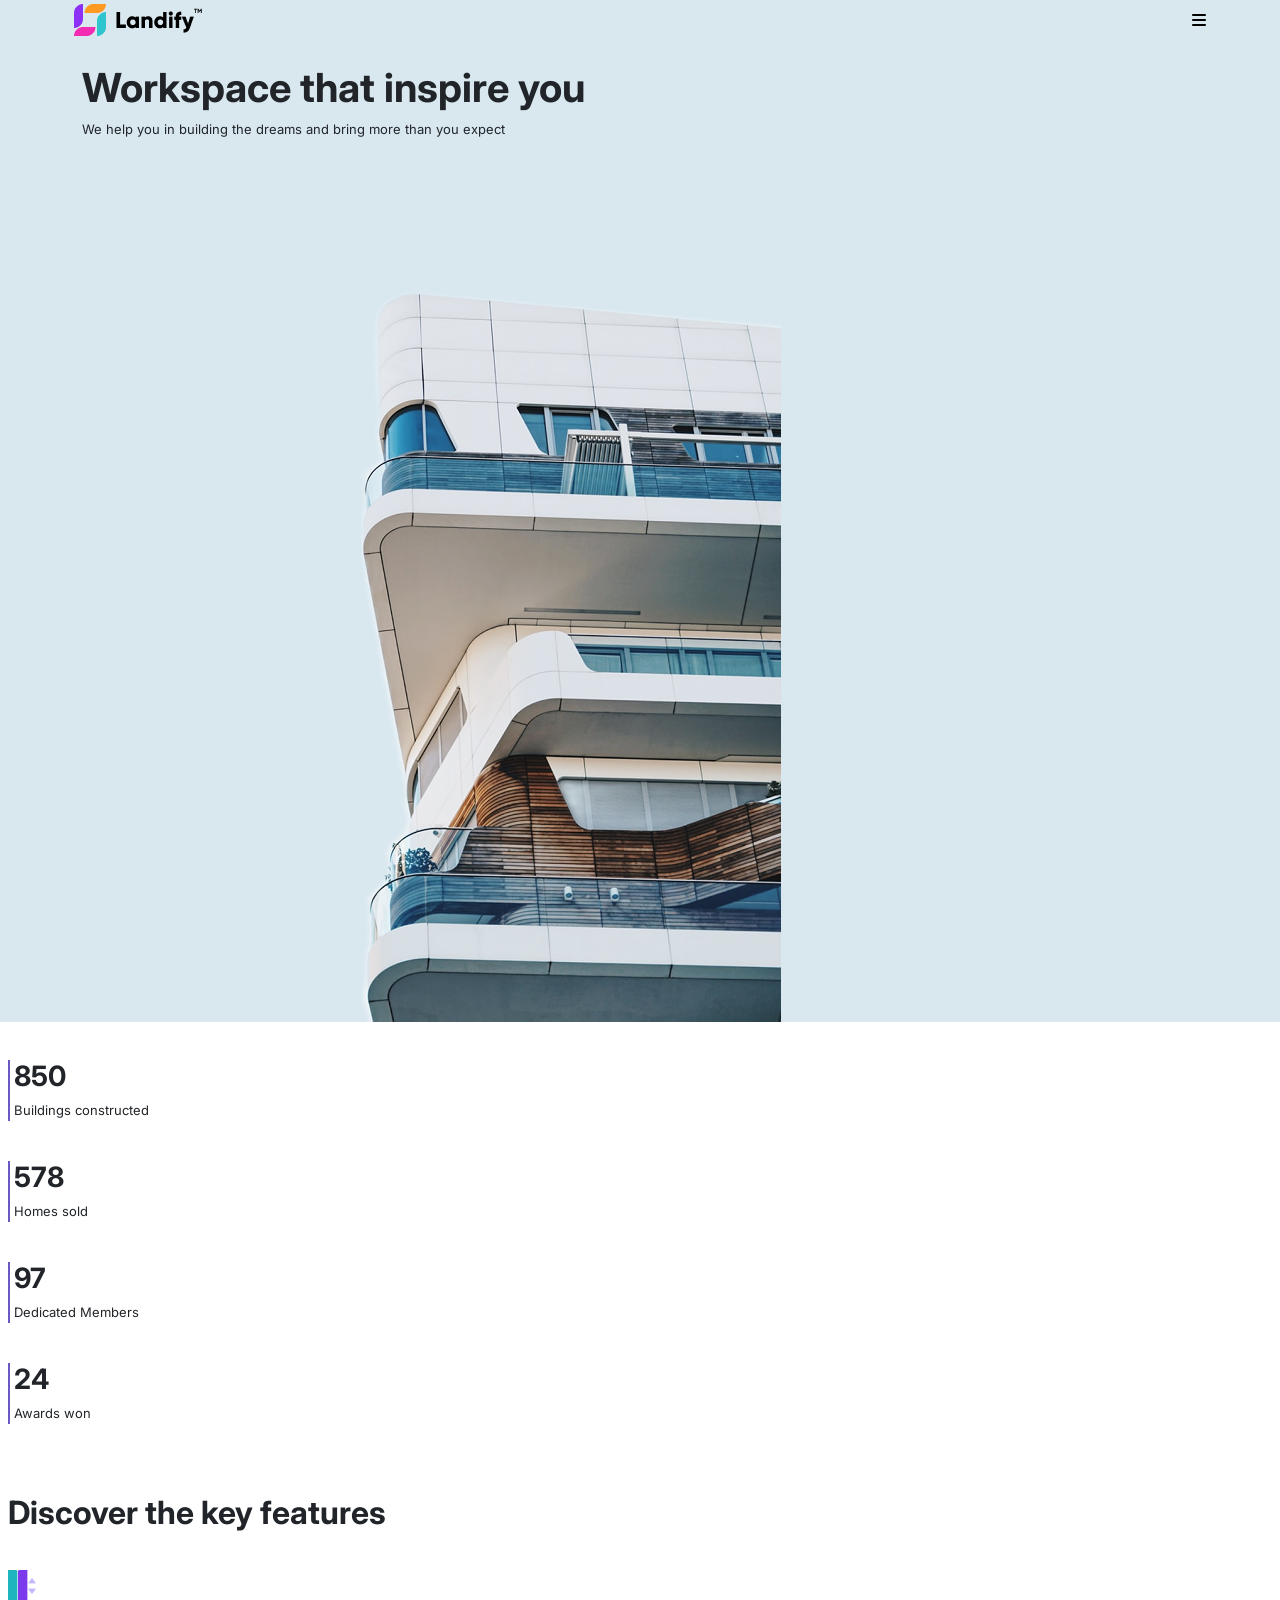
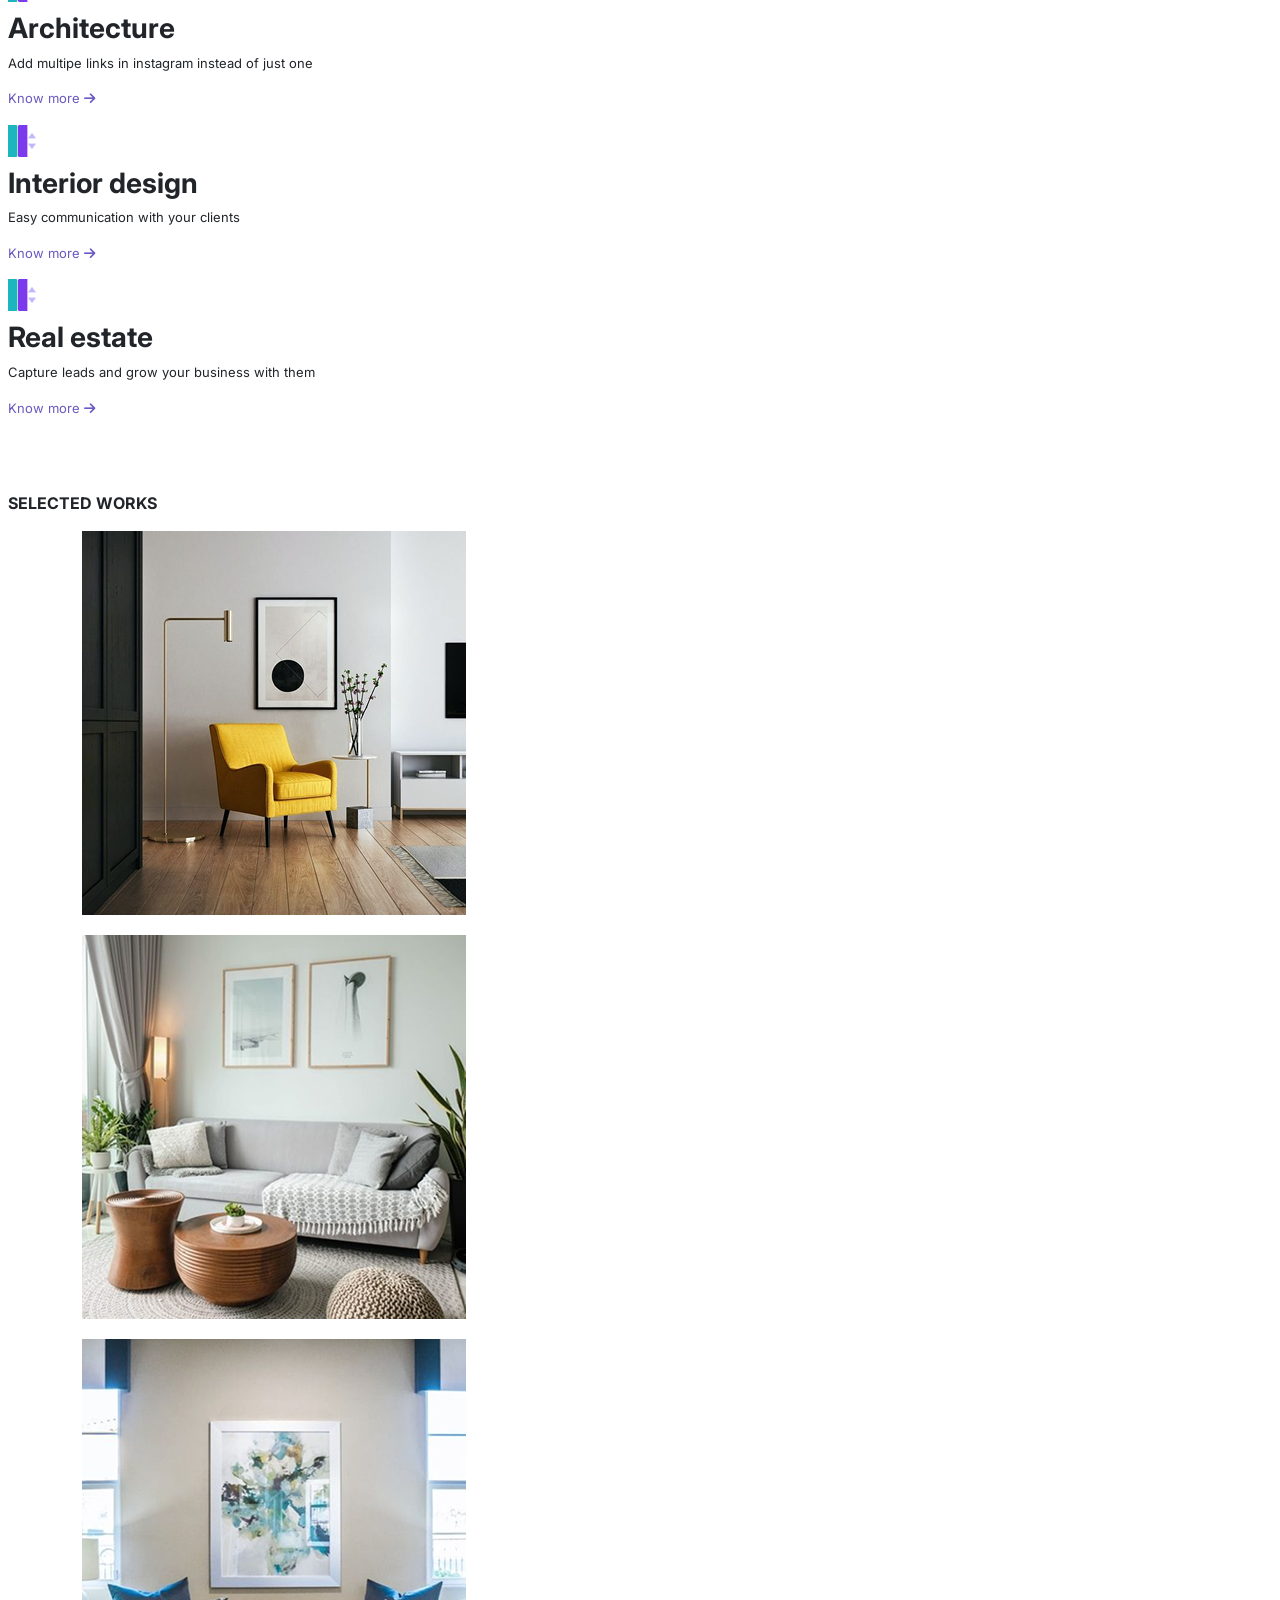
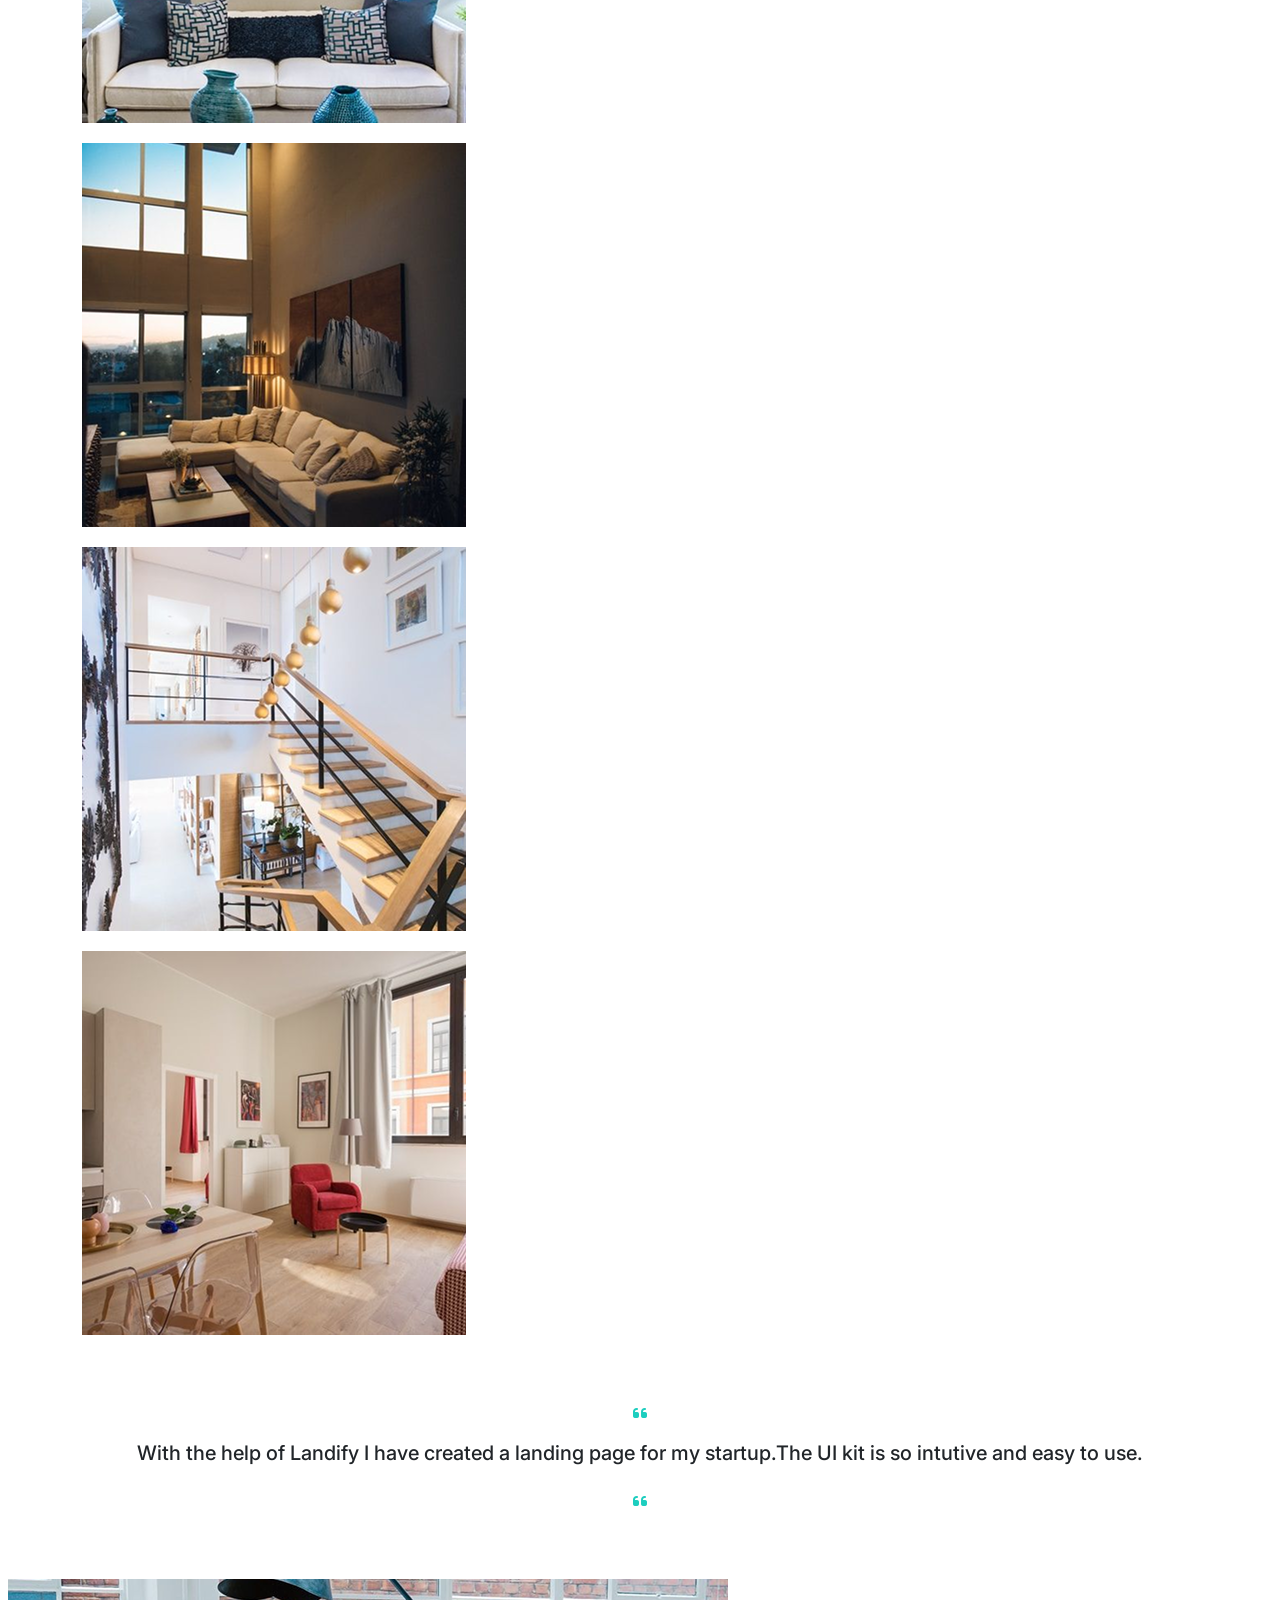
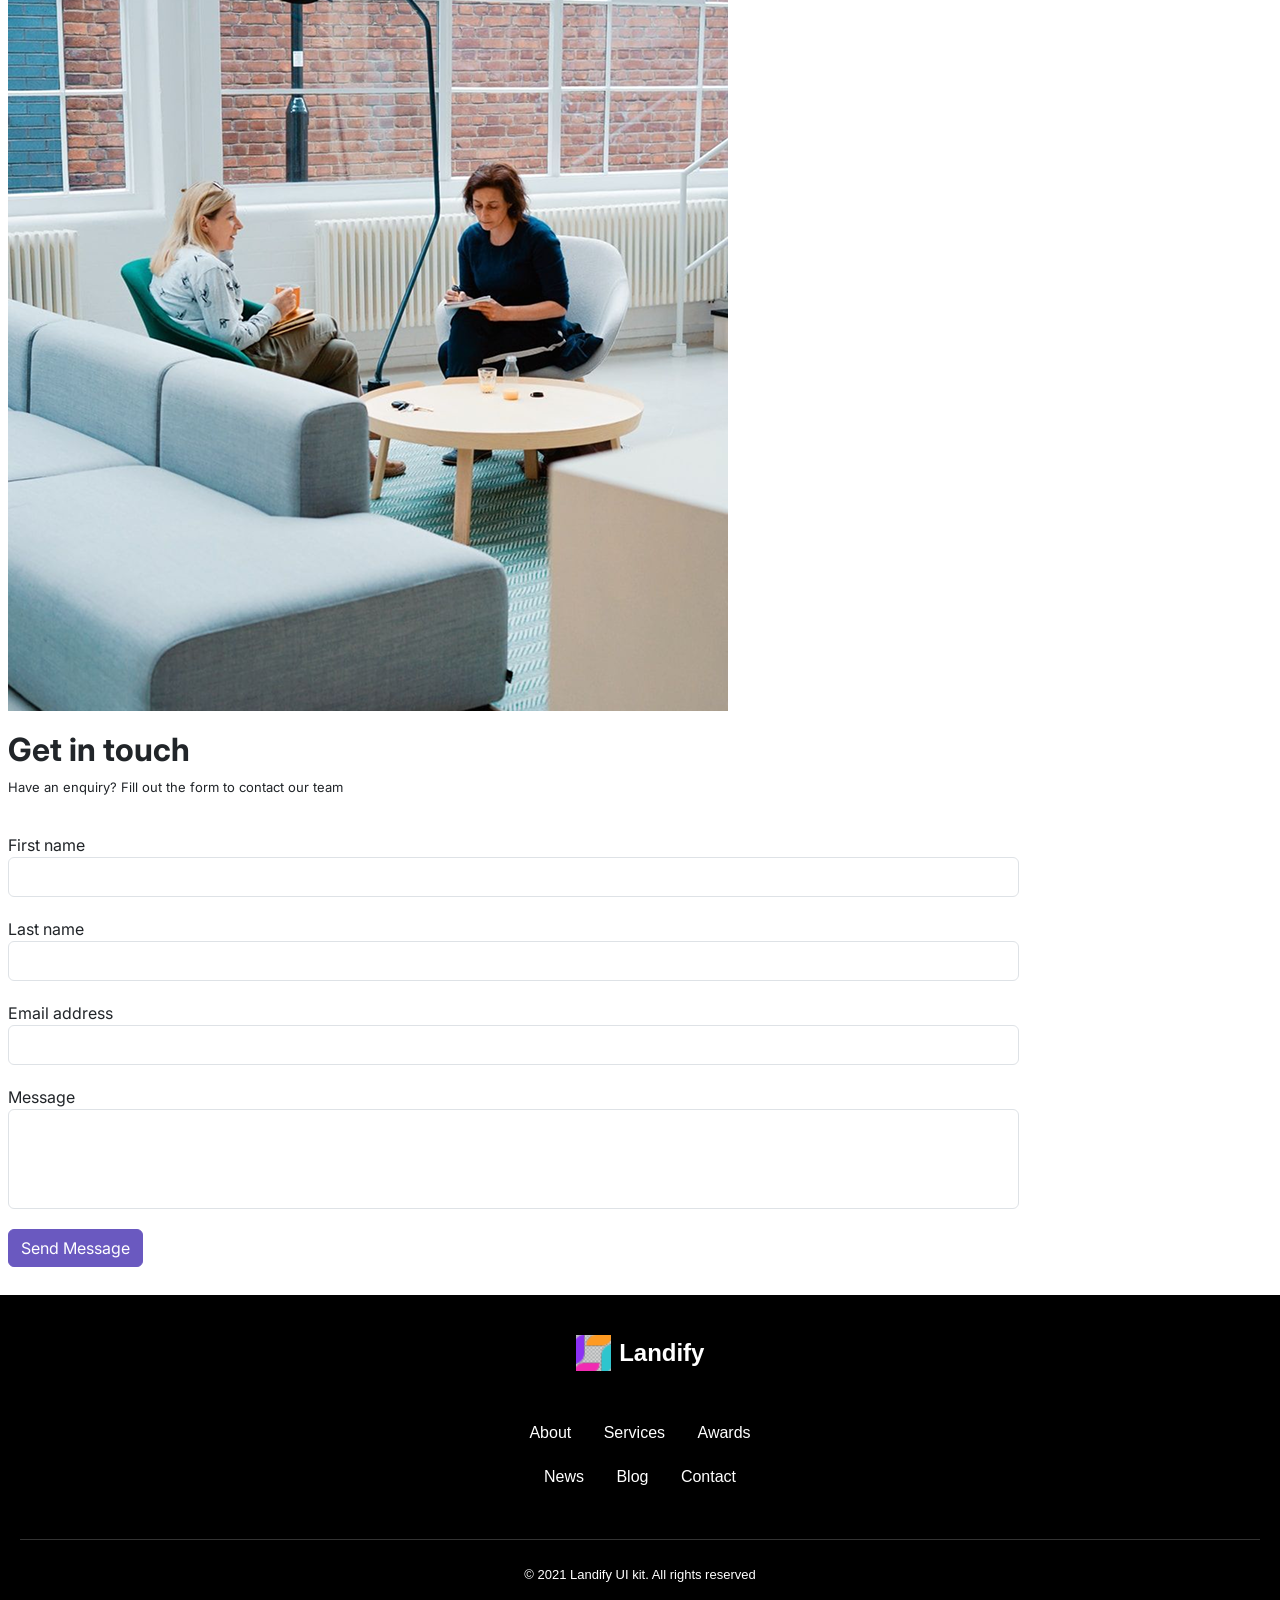
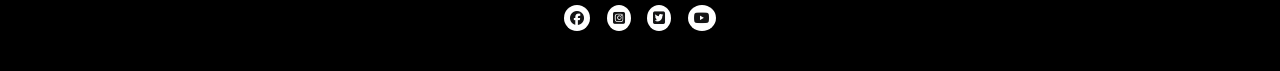
==== index.html @ 77f7a16d "Rename html/index.html to index.html" ====
<!DOCTYPE html>
<html lang="en">
<head>
    <meta charset="UTF-8">
    <meta name="viewport" content="width=device-width, initial-scale=1.0">
    <link rel="stylesheet" href="https://cdnjs.cloudflare.com/ajax/libs/font-awesome/6.7.2/css/all.min.css">
    <title>Landing page</title>
    <link rel="StyleSheet" href="../css/bootstrap.min.css">
    <link rel="StyleSheet" href="../css/main.css">
   <link rel="preconnect" href="https://fonts.googleapis.com">
   <link rel="preconnect" href="https://fonts.gstatic.com" crossorigin>
    
   <link href="https://fonts.googleapis.com/css2?family=Inter:wght@400;500;600&display=swap" rel="stylesheet">
</head>
<body>
    <header >
        <div class="container d-flex justify-content-between p-1 ">
         <img src="../assets/Logo.png" alt="logo">
         <button class="header_button"> <i class="fa-solid fa-bars"></i></button>
        </div>
    </header>
    <div class="hero ">
        <div class="container">
            <div class="row">
                <div class="col-12">
                   <div class="row pt-4">
                     <h1 class=" bold col-9" >Workspace that inspire you</h1>
                   </div>
                   <div class="row">
                      <p class=" small col-10">We help you in building the dreams and bring more than you expect</p>
            
                   </div>
               </div>
              <div class="  row col-12 d-flex justify-content-end" >
                <div class="hero_img col-9 ">
                    <img src="../assets/BG.png" alt="house_img" class="img-fluid ">
                </div>
             </div>
          </div>
        </div>
    </div>
    <section class="main_content p-2">
        <div class="acheivements ">
            <div class="acheive ps-1 ">
                <h3 class="bold">850</h3>
                <p class="small">Buildings constructed</p>
                
            </div>
            <div class="acheive ps-1">
              <h3 class="bold">578</h3>
              <p class="small">Homes sold</p>
            </div>
            <div class="acheive  ps-1">
              <h3 class="bold">97</h3>
              <p class="small">Dedicated Members</p>
            </div>
            <div class="acheive ps-1 ">
              <h3 class="bold">24</h3>
             <p class="small">Awards won</p>
            </div>
        </div>
        <div class="features">
          <div class="features_heading row ">
            <h2 class="bold col-10   ">Discover the key features</h2>
          </div>
          <div class="keys ">
            <div class="key1">
                <div class="vect"><img src="../assets/Vector.png"><img src="../assets/Vector (2).png"><img src="../assets/Vector (3).png"> </div>
              <h3 class="bold">Architecture</h3>
              <div class="row">
                 <p class="small col-9">Add multipe links in instagram instead of just one</p>
              </div>
              <p class="small" id="info"> Know more <i class="fa-solid fa-arrow-right" style="color: rgb(106, 89, 192);"></i></p>
            </div>
            <div class="key2">
                <div class="vect"><img src="../assets/Vector.png"><img src="../assets/Vector (2).png"><img src="../assets/Vector (3).png"> </div>
              <h3 class="bold">Interior design</h3>
              <p class="small">Easy communication with your clients</p>
              <p class="small" id="info"> Know more <i class="fa-solid fa-arrow-right" style="color: rgb(106, 89, 192);"></i></p>
            </div>
            <div class="key3">
                <div class="vect"><img src="../assets/Vector.png"><img src="../assets/Vector (2).png"><img src="../assets/Vector (3).png"> </div>
              <h3 class="bold">Real estate </h3>
             <div class="row">
                  <p class="small col-10">Capture leads and grow your business with them</p>
             </div>
              <p class="small" id="info"> Know more <i class="fa-solid fa-arrow-right" style="color: rgb(106, 89, 192);"></i></p>
            </div>
          </div>
        </div>
        <div class="works">
            <h6 class="bold" id="small_heading">SELECTED WORKS</h6>
            <div class="container">
                <div class="row">
                    <div class="img col-12">
                     <img src="../assets/Project Cover 1.png" class="img-fluid">
                   </div>
                  <div class="img  col-12">
                     <img src="../assets/Project Cover 2.png" class="img-fluid">
                  </div>
                  <div class="img  col-12">
                     <img src="../assets/Project Cover 3.png" class="img-fluid">
                  </div>
                  <div class="img col-12">
                     <img src="../assets/Project Cover 4.png" class="img-fluid">
                  </div>
                  <div class="img  col-12">
                     <img src="../assets/Project Cover 5.png" class="img-fluid">
                 </div>
                 <div class="img  col-12">
                   <img src="../assets/Project Cover 6.png" class="img-fluid"> 
                 </div>
                </div>
            </div>
        </div>
        <div class="reviews">
            
            <div class="reviews_text ">
                <div class="icon  d-flex justify-content-center align-items-center">
                   <i class="fa-solid fa-quote-left" style="color: rgb(29, 206, 191);"></i>
                </div>
                
                <h5 class="text-center">
                    With the help of Landify I have created a landing page for my startup.The UI kit is so intutive and easy to use.
                </h5>
                <div class="icon  d-flex justify-content-center align-items-center">
                   <i class="fa-solid fa-quote-left" style="color: rgb(29, 206, 191);"></i>
                </div>
                

            </div>
           
        </div>
        <div class="contact">
            <div class="img " id="contact_img">
                <img src="../assets/image.png" class="img-fluid">
            </div>
            <div class=" contact_form">
              <h2 class="bold"> Get in touch</h2>
              <div class="conatact_text row">
                <p class="small col-10">Have an enquiry? Fill out the form to contact our team </p>
              </div>
              <div class="form">
                <div class="name">
                    <div class="contact_input">
                       <label for="f_name">First name</label>
                       <div class="f_name_input"><input name="f_name" id="f_name" class="form-control"></div>
                    </div>
                    <div class="contact_input">
                        <label for="s_name"> Last name</label>
                       <div class="s_name_input"><input name="s_name" id="s_name" class="form-control"></div>
                    </div>
                </div>
                <div class="contact_input">
                    <label for="email"> Email address</label>
                    <div class="email_input"><input name="email" id="email" class="form-control"></div>
                </div>
                <div class="contact_input">
                   <label for="message"> Message</label>
                  <div class="msg_input"><input name="message" id="message" class="form-control"></div>
                </div>
                <button class="btn btn-primary " id="send_btn">Send Message </button>
              </div>
            </div>
        </div>
        
    </section>
   <div class="footer">
   <div class="logo">
    <img src="../assets/Screenshot 2026-10-21 043329.png">
    <span>Landify</span>
  </div>

    <div class="footer_content">
        <a href="#">About</a>
        <a href="#">Services</a>
        <a href="#">Awards</a>
        <a href="#">News</a>
        <a href="#">Blog</a>
        <a href="#">Contact</a>
    </div>

    <div class="footer_end">
        <p>&copy; 2021 Landify UI kit. All rights reserved</p>
        <div class="footer_links">
            <i class="fa-brands fa-facebook" style="color: rgb(19, 19, 20);"></i>
            <i class="fa-brands fa-square-instagram" style="color: rgb(19, 19, 20);"></i>
            <i class="fa-brands fa-square-twitter" style="color: rgb(19, 19, 20);"></i>
            <i class="fa-brands fa-youtube" style="color: rgb(19, 19, 20);"></i>
        </div>
    </div>
</div>
    <script src="../js/bootstrap.bundle.js"></script>
</body>
</html>
---- css/main.css ----
*{
    margin:0;
    padding:0
}
body {
  font-family: 'Inter', sans-serif;
   
}
header,.hero{
    background-color: #D9E8EF;
   
}
.header_button{
    background-color: #D9E8EF;
    border: none;
   
}
.hero_tetx>h1{
    font-family: "Inter", sans-serif;
}
.small{
    font-size: small;
}
.med{
    font-size: medium;
}
.bold{
    font-weight: bolder;
}
.acheive{
    border-left: 2px solid rgb(106, 89, 192);
    margin-bottom: 40px !important;
}
#info{
   color: rgb(106, 89, 192);
}

.features_heading{
    
    margin-top: 40px;
    padding-top: 30px;
    margin-bottom: 20px;
    padding-bottom: 10px;
}
.acheivements{
    margin-top: 30px;
}
.vect{
    margin-top: 10px;
    margin-bottom: 10px;
}
.works{
    padding-top: 40px !important;
    
}
#small_heading{
    padding-top: 20px !important;
   
   
}
.img{
    padding-top: 10px;
    padding-bottom: 10px;
}
.reviews{
    margin-top: 40px;
    margin-bottom: 40px;
}
.icon{
    padding-top: 20px;
    padding-bottom: 20px;
}
#contact_img{
   margin-top: 30px !important;
   margin-bottom: 10px !important;
   
}
#send_btn{
    background-color: rgb(106, 89, 192) ;
     border: 1px solid rgb(106, 89, 192);
     margin-top: 20px;
     margin-bottom: 20px;
}
#email,#s_name,#f_name{
    height: 40px;
    width: 80%;
   
}
#message{
    height: 100px;
    width: 80%;
}
.contact_input{
    margin-top: 20px;
   
}
.footer{
    background-color: black;
}
* {
  margin: 0;
  padding: 0;
  box-sizing: border-box;
}

.footer {
  background: #000;
  color: #fff;
  font-family: sans-serif;
  padding: 40px 20px;
  text-align: center;
}

.logo img {
  height: 36px;
}

.footer_content {
  max-width: 260px;
  margin: 40px auto;
}

.footer_content a {
  color: #fff;
  text-decoration: none;
  display: inline-block;
  margin: 10px 14px;
}

.footer_end {
  border-top: 1px solid #333;
  padding-top: 25px;
}

.footer_end p {
  font-size: 13px;
  margin-bottom: 20px;
}

.footer_links i {
  background: #fff;
  border-radius: 50%;
  padding: 6px;
  margin: 0 6px;
  font-size: 14px;
}
.logo {
   
  display: flex;
  justify-content: center;
  align-items: center;
  gap: 8px;
}

.logo span {
  font-size: 24px;
  font-weight: 600;
}
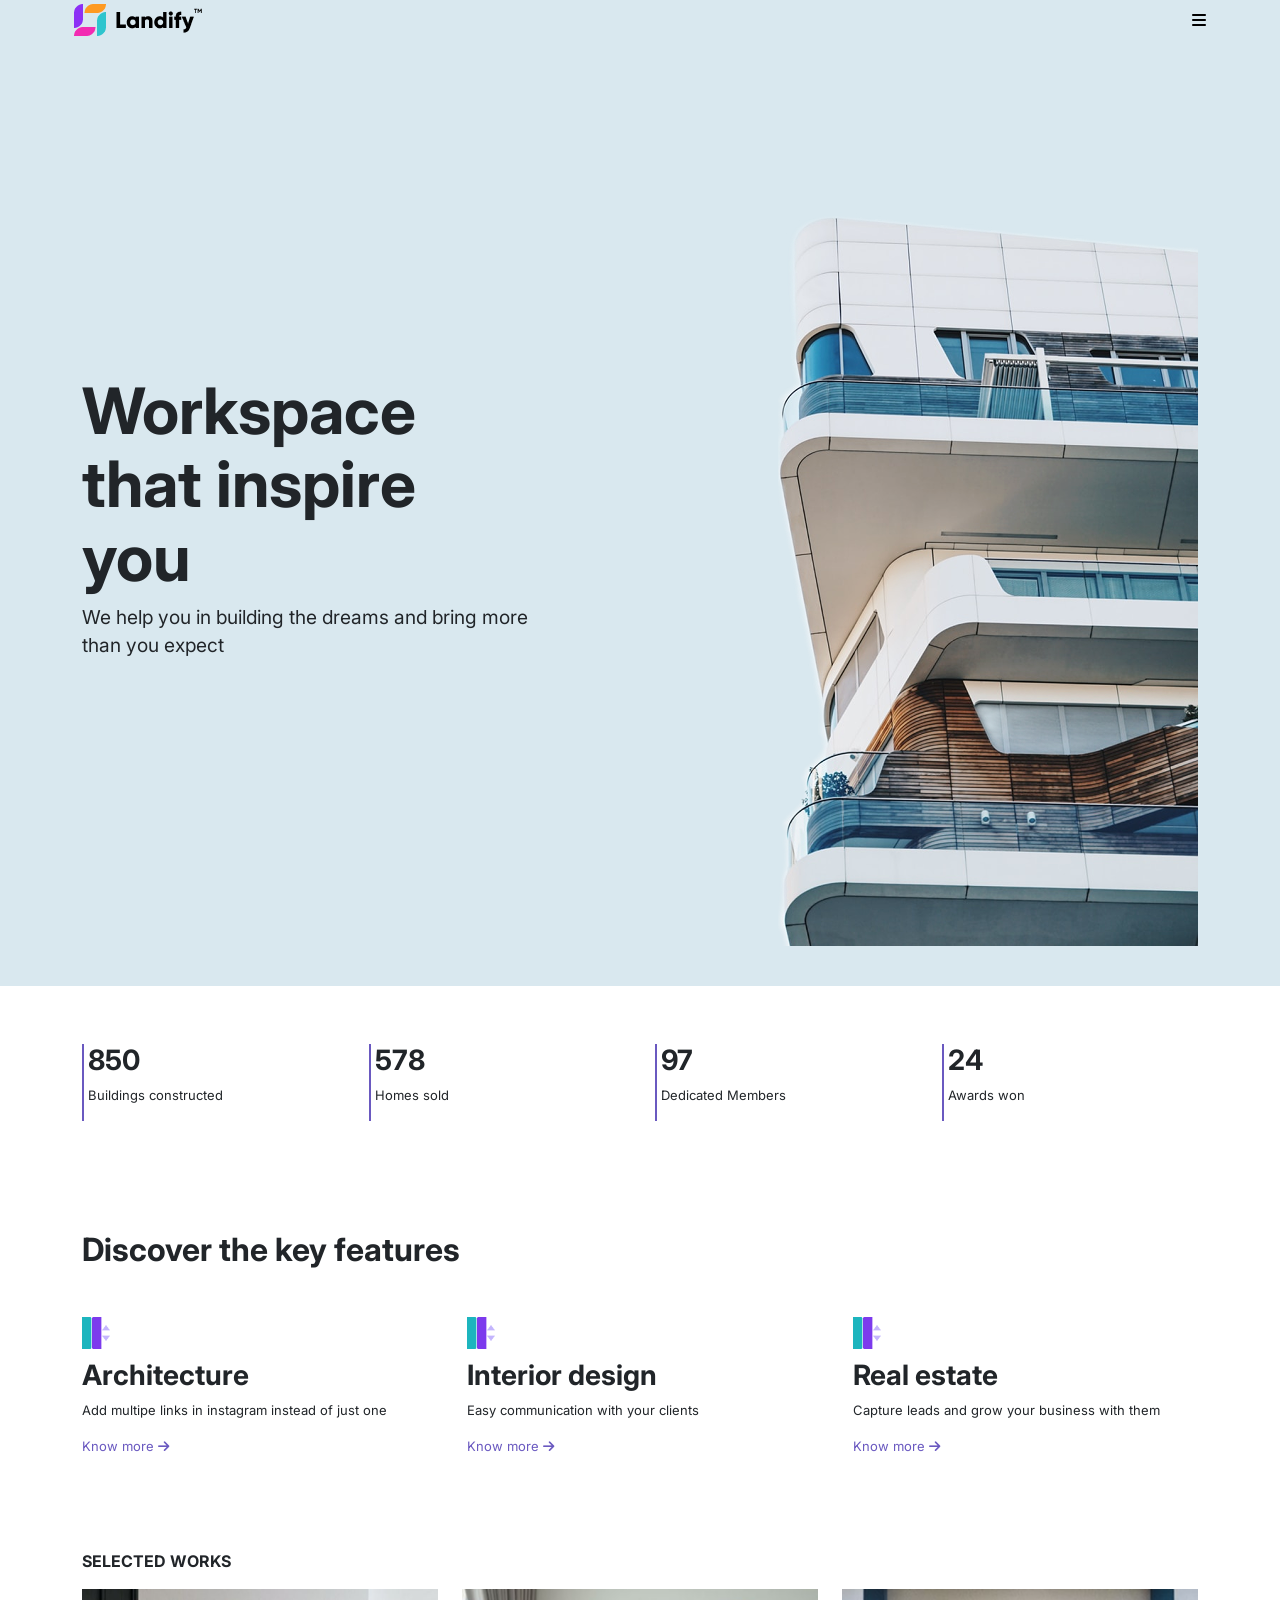
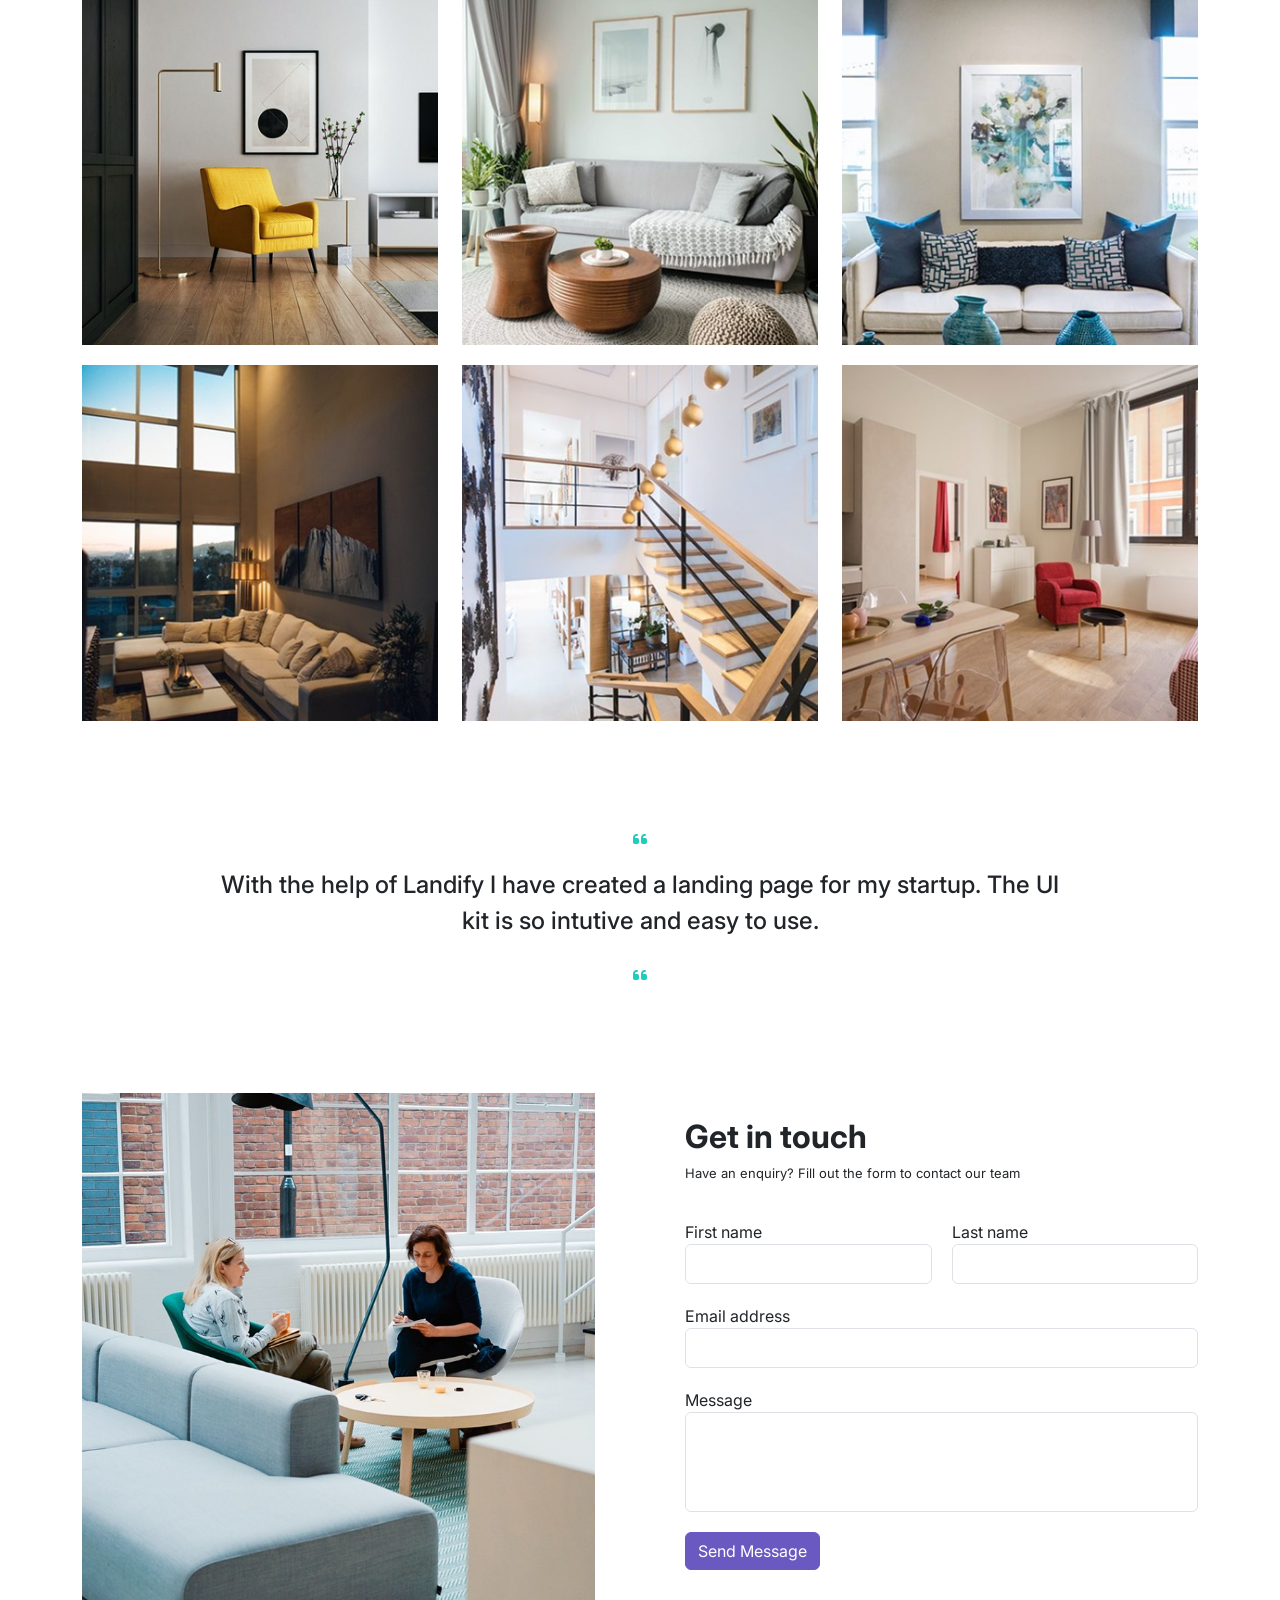
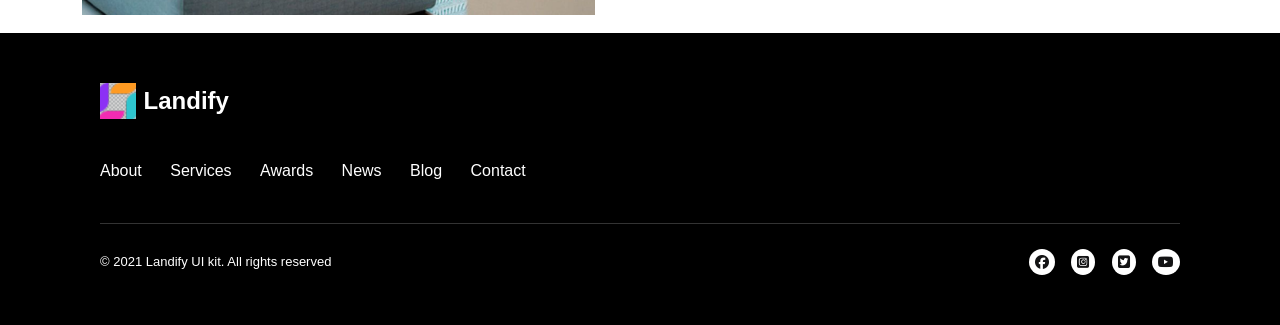
==== commit dfa65ddd: "modified responsive" ====
--- a/index.html
+++ b/index.html
@@ -3,193 +3,166 @@
 <head>
     <meta charset="UTF-8">
     <meta name="viewport" content="width=device-width, initial-scale=1.0">
+    <title>Landing page</title>
     <link rel="stylesheet" href="https://cdnjs.cloudflare.com/ajax/libs/font-awesome/6.7.2/css/all.min.css">
-    <title>Landing page</title>
-    <link rel="StyleSheet" href="../css/bootstrap.min.css">
-    <link rel="StyleSheet" href="../css/main.css">
-   <link rel="preconnect" href="https://fonts.googleapis.com">
-   <link rel="preconnect" href="https://fonts.gstatic.com" crossorigin>
-    
-   <link href="https://fonts.googleapis.com/css2?family=Inter:wght@400;500;600&display=swap" rel="stylesheet">
+    <link rel="stylesheet" href="./css/bootstrap.min.css">
+    <link rel="stylesheet" href="./css/main.css">
+    <link rel="preconnect" href="https://fonts.googleapis.com">
+    <link rel="preconnect" href="https://fonts.gstatic.com" crossorigin>
+    <link href="https://fonts.googleapis.com/css2?family=Inter:wght@400;500;600&display=swap" rel="stylesheet">
 </head>
 <body>
-    <header >
-        <div class="container d-flex justify-content-between p-1 ">
-         <img src="../assets/Logo.png" alt="logo">
-         <button class="header_button"> <i class="fa-solid fa-bars"></i></button>
+    <header>
+        <div class="container d-flex justify-content-between align-items-center p-1">
+            <img src="./assets/Logo.png" alt="Landify logo">
+            <button class="header_button" aria-label="Open menu"><i class="fa-solid fa-bars"></i></button>
         </div>
     </header>
-    <div class="hero ">
+
+    <div class="hero">
         <div class="container">
-            <div class="row">
-                <div class="col-12">
-                   <div class="row pt-4">
-                     <h1 class=" bold col-9" >Workspace that inspire you</h1>
-                   </div>
-                   <div class="row">
-                      <p class=" small col-10">We help you in building the dreams and bring more than you expect</p>
-            
-                   </div>
-               </div>
-              <div class="  row col-12 d-flex justify-content-end" >
-                <div class="hero_img col-9 ">
-                    <img src="../assets/BG.png" alt="house_img" class="img-fluid ">
+            <div class="row align-items-center">
+                <div class="col-12 col-lg-5 hero_text pt-4">
+                    <h1 class="bold">Workspace that inspire you</h1>
+                    <p class="small">We help you in building the dreams and bring more than you expect</p>
                 </div>
-             </div>
-          </div>
-        </div>
-    </div>
-    <section class="main_content p-2">
-        <div class="acheivements ">
-            <div class="acheive ps-1 ">
-                <h3 class="bold">850</h3>
-                <p class="small">Buildings constructed</p>
-                
-            </div>
-            <div class="acheive ps-1">
-              <h3 class="bold">578</h3>
-              <p class="small">Homes sold</p>
-            </div>
-            <div class="acheive  ps-1">
-              <h3 class="bold">97</h3>
-              <p class="small">Dedicated Members</p>
-            </div>
-            <div class="acheive ps-1 ">
-              <h3 class="bold">24</h3>
-             <p class="small">Awards won</p>
-            </div>
-        </div>
-        <div class="features">
-          <div class="features_heading row ">
-            <h2 class="bold col-10   ">Discover the key features</h2>
-          </div>
-          <div class="keys ">
-            <div class="key1">
-                <div class="vect"><img src="../assets/Vector.png"><img src="../assets/Vector (2).png"><img src="../assets/Vector (3).png"> </div>
-              <h3 class="bold">Architecture</h3>
-              <div class="row">
-                 <p class="small col-9">Add multipe links in instagram instead of just one</p>
-              </div>
-              <p class="small" id="info"> Know more <i class="fa-solid fa-arrow-right" style="color: rgb(106, 89, 192);"></i></p>
-            </div>
-            <div class="key2">
-                <div class="vect"><img src="../assets/Vector.png"><img src="../assets/Vector (2).png"><img src="../assets/Vector (3).png"> </div>
-              <h3 class="bold">Interior design</h3>
-              <p class="small">Easy communication with your clients</p>
-              <p class="small" id="info"> Know more <i class="fa-solid fa-arrow-right" style="color: rgb(106, 89, 192);"></i></p>
-            </div>
-            <div class="key3">
-                <div class="vect"><img src="../assets/Vector.png"><img src="../assets/Vector (2).png"><img src="../assets/Vector (3).png"> </div>
-              <h3 class="bold">Real estate </h3>
-             <div class="row">
-                  <p class="small col-10">Capture leads and grow your business with them</p>
-             </div>
-              <p class="small" id="info"> Know more <i class="fa-solid fa-arrow-right" style="color: rgb(106, 89, 192);"></i></p>
-            </div>
-          </div>
-        </div>
-        <div class="works">
-            <h6 class="bold" id="small_heading">SELECTED WORKS</h6>
-            <div class="container">
-                <div class="row">
-                    <div class="img col-12">
-                     <img src="../assets/Project Cover 1.png" class="img-fluid">
-                   </div>
-                  <div class="img  col-12">
-                     <img src="../assets/Project Cover 2.png" class="img-fluid">
-                  </div>
-                  <div class="img  col-12">
-                     <img src="../assets/Project Cover 3.png" class="img-fluid">
-                  </div>
-                  <div class="img col-12">
-                     <img src="../assets/Project Cover 4.png" class="img-fluid">
-                  </div>
-                  <div class="img  col-12">
-                     <img src="../assets/Project Cover 5.png" class="img-fluid">
-                 </div>
-                 <div class="img  col-12">
-                   <img src="../assets/Project Cover 6.png" class="img-fluid"> 
-                 </div>
+                <div class="col-12 col-lg-7 hero_img d-flex justify-content-end">
+                    <img src="./assets/BG.png" alt="House exterior" class="img-fluid">
                 </div>
             </div>
         </div>
-        <div class="reviews">
-            
-            <div class="reviews_text ">
-                <div class="icon  d-flex justify-content-center align-items-center">
-                   <i class="fa-solid fa-quote-left" style="color: rgb(29, 206, 191);"></i>
+    </div>
+
+    <section class="main_content p-2">
+        <div class="container-xl">
+            <div class="acheivements">
+                <div class="acheive ps-1">
+                    <h3 class="bold">850</h3>
+                    <p class="small">Buildings constructed</p>
                 </div>
-                
-                <h5 class="text-center">
-                    With the help of Landify I have created a landing page for my startup.The UI kit is so intutive and easy to use.
-                </h5>
-                <div class="icon  d-flex justify-content-center align-items-center">
-                   <i class="fa-solid fa-quote-left" style="color: rgb(29, 206, 191);"></i>
+                <div class="acheive ps-1">
+                    <h3 class="bold">578</h3>
+                    <p class="small">Homes sold</p>
                 </div>
-                
+                <div class="acheive ps-1">
+                    <h3 class="bold">97</h3>
+                    <p class="small">Dedicated Members</p>
+                </div>
+                <div class="acheive ps-1">
+                    <h3 class="bold">24</h3>
+                    <p class="small">Awards won</p>
+                </div>
+            </div>
 
-            </div>
-           
-        </div>
-        <div class="contact">
-            <div class="img " id="contact_img">
-                <img src="../assets/image.png" class="img-fluid">
-            </div>
-            <div class=" contact_form">
-              <h2 class="bold"> Get in touch</h2>
-              <div class="conatact_text row">
-                <p class="small col-10">Have an enquiry? Fill out the form to contact our team </p>
-              </div>
-              <div class="form">
-                <div class="name">
-                    <div class="contact_input">
-                       <label for="f_name">First name</label>
-                       <div class="f_name_input"><input name="f_name" id="f_name" class="form-control"></div>
+            <div class="features">
+                <div class="features_heading row">
+                    <h2 class="bold col-10 col-md-8 col-lg-6">Discover the key features</h2>
+                </div>
+                <div class="keys">
+                    <div class="key1">
+                        <div class="vect"><img src="./assets/Vector.png" alt=""><img src="./assets/Vector (2).png" alt=""><img src="./assets/Vector (3).png" alt=""></div>
+                        <h3 class="bold">Architecture</h3>
+                        <p class="small">Add multipe links in instagram instead of just one</p>
+                        <p class="small info">Know more <i class="fa-solid fa-arrow-right" style="color: rgb(106, 89, 192);"></i></p>
                     </div>
-                    <div class="contact_input">
-                        <label for="s_name"> Last name</label>
-                       <div class="s_name_input"><input name="s_name" id="s_name" class="form-control"></div>
+                    <div class="key2">
+                        <div class="vect"><img src="./assets/Vector.png" alt=""><img src="./assets/Vector (2).png" alt=""><img src="./assets/Vector (3).png" alt=""></div>
+                        <h3 class="bold">Interior design</h3>
+                        <p class="small">Easy communication with your clients</p>
+                        <p class="small info">Know more <i class="fa-solid fa-arrow-right" style="color: rgb(106, 89, 192);"></i></p>
+                    </div>
+                    <div class="key3">
+                        <div class="vect"><img src="./assets/Vector.png" alt=""><img src="./assets/Vector (2).png" alt=""><img src="./assets/Vector (3).png" alt=""></div>
+                        <h3 class="bold">Real estate</h3>
+                        <p class="small">Capture leads and grow your business with them</p>
+                        <p class="small info">Know more <i class="fa-solid fa-arrow-right" style="color: rgb(106, 89, 192);"></i></p>
                     </div>
                 </div>
-                <div class="contact_input">
-                    <label for="email"> Email address</label>
-                    <div class="email_input"><input name="email" id="email" class="form-control"></div>
+            </div>
+
+            <div class="works">
+                <h6 class="bold" id="small_heading">SELECTED WORKS</h6>
+                <div class="row">
+                    <div class="img col-12 col-md-6 col-lg-4"><img src="./assets/Project Cover 1.png" class="img-fluid" alt="Project 1"></div>
+                    <div class="img col-12 col-md-6 col-lg-4"><img src="./assets/Project Cover 2.png" class="img-fluid" alt="Project 2"></div>
+                    <div class="img col-12 col-md-6 col-lg-4"><img src="./assets/Project Cover 3.png" class="img-fluid" alt="Project 3"></div>
+                    <div class="img col-12 col-md-6 col-lg-4"><img src="./assets/Project Cover 4.png" class="img-fluid" alt="Project 4"></div>
+                    <div class="img col-12 col-md-6 col-lg-4"><img src="./assets/Project Cover 5.png" class="img-fluid" alt="Project 5"></div>
+                    <div class="img col-12 col-md-6 col-lg-4"><img src="./assets/Project Cover 6.png" class="img-fluid" alt="Project 6"></div>
                 </div>
-                <div class="contact_input">
-                   <label for="message"> Message</label>
-                  <div class="msg_input"><input name="message" id="message" class="form-control"></div>
+            </div>
+
+            <div class="reviews">
+                <div class="reviews_text">
+                    <div class="icon d-flex justify-content-center align-items-center">
+                        <i class="fa-solid fa-quote-left" style="color: rgb(29, 206, 191);"></i>
+                    </div>
+                    <h5 class="text-center">With the help of Landify I have created a landing page for my startup. The UI kit is so intutive and easy to use.</h5>
+                    <div class="icon d-flex justify-content-center align-items-center">
+                        <i class="fa-solid fa-quote-left" style="color: rgb(29, 206, 191);"></i>
+                    </div>
                 </div>
-                <button class="btn btn-primary " id="send_btn">Send Message </button>
-              </div>
+            </div>
+
+            <div class="contact">
+                <div class="img" id="contact_img">
+                    <img src="./assets/image.png" class="img-fluid" alt="Our team">
+                </div>
+                <div class="contact_form">
+                    <h2 class="bold">Get in touch</h2>
+                    <div class="contact_text">
+                        <p class="small">Have an enquiry? Fill out the form to contact our team</p>
+                    </div>
+                    <form class="form">
+                        <div class="name">
+                            <div class="contact_input">
+                                <label for="f_name">First name</label>
+                                <div class="f_name_input"><input type="text" name="f_name" id="f_name" class="form-control"></div>
+                            </div>
+                            <div class="contact_input">
+                                <label for="s_name">Last name</label>
+                                <div class="s_name_input"><input type="text" name="s_name" id="s_name" class="form-control"></div>
+                            </div>
+                        </div>
+                        <div class="contact_input">
+                            <label for="email">Email address</label>
+                            <div class="email_input"><input type="email" name="email" id="email" class="form-control"></div>
+                        </div>
+                        <div class="contact_input">
+                            <label for="message">Message</label>
+                            <div class="msg_input"><input type="text" name="message" id="message" class="form-control"></div>
+                        </div>
+                        <button type="submit" class="btn btn-primary" id="send_btn">Send Message</button>
+                    </form>
+                </div>
             </div>
         </div>
-        
     </section>
-   <div class="footer">
-   <div class="logo">
-    <img src="../assets/Screenshot 2026-10-21 043329.png">
-    <span>Landify</span>
-  </div>
 
-    <div class="footer_content">
-        <a href="#">About</a>
-        <a href="#">Services</a>
-        <a href="#">Awards</a>
-        <a href="#">News</a>
-        <a href="#">Blog</a>
-        <a href="#">Contact</a>
+    <div class="footer">
+        <div class="logo">
+            <img src="./assets/Screenshot 2026-10-21 043329.png" alt="Landify logo">
+            <span>Landify</span>
+        </div>
+        <div class="footer_content">
+            <a href="#">About</a>
+            <a href="#">Services</a>
+            <a href="#">Awards</a>
+            <a href="#">News</a>
+            <a href="#">Blog</a>
+            <a href="#">Contact</a>
+        </div>
+        <div class="footer_end">
+            <p>&copy; 2021 Landify UI kit. All rights reserved</p>
+            <div class="footer_links">
+                <i class="fa-brands fa-facebook" style="color: rgb(19, 19, 20);"></i>
+                <i class="fa-brands fa-square-instagram" style="color: rgb(19, 19, 20);"></i>
+                <i class="fa-brands fa-square-twitter" style="color: rgb(19, 19, 20);"></i>
+                <i class="fa-brands fa-youtube" style="color: rgb(19, 19, 20);"></i>
+            </div>
+        </div>
     </div>
 
-    <div class="footer_end">
-        <p>&copy; 2021 Landify UI kit. All rights reserved</p>
-        <div class="footer_links">
-            <i class="fa-brands fa-facebook" style="color: rgb(19, 19, 20);"></i>
-            <i class="fa-brands fa-square-instagram" style="color: rgb(19, 19, 20);"></i>
-            <i class="fa-brands fa-square-twitter" style="color: rgb(19, 19, 20);"></i>
-            <i class="fa-brands fa-youtube" style="color: rgb(19, 19, 20);"></i>
-        </div>
-    </div>
-</div>
-    <script src="../js/bootstrap.bundle.js"></script>
+    <script src="./js/bootstrap.bundle.js"></script>
 </body>
 </html>
--- a/css/main.css
+++ b/css/main.css
@@ -1,158 +1,221 @@
-*{
-    margin:0;
-    padding:0
+* {
+    margin: 0;
+    padding: 0;
+    box-sizing: border-box;
 }
 body {
-  font-family: 'Inter', sans-serif;
-   
-}
-header,.hero{
+    font-family: 'Inter', sans-serif;
+}
+img {
+    max-width: 100%;
+}
+header, .hero {
     background-color: #D9E8EF;
-   
-}
-.header_button{
+}
+.header_button {
     background-color: #D9E8EF;
     border: none;
-   
-}
-.hero_tetx>h1{
+}
+.hero_text > h1 {
     font-family: "Inter", sans-serif;
 }
-.small{
-    font-size: small;
-}
-.med{
-    font-size: medium;
-}
-.bold{
-    font-weight: bolder;
-}
-.acheive{
+.small { font-size: small; }
+.med { font-size: medium; }
+.bold { font-weight: bolder; }
+ 
+.acheive {
     border-left: 2px solid rgb(106, 89, 192);
     margin-bottom: 40px !important;
 }
-#info{
-   color: rgb(106, 89, 192);
-}
-
-.features_heading{
-    
+.info {
+    color: rgb(106, 89, 192);
+}
+.features_heading {
     margin-top: 40px;
     padding-top: 30px;
     margin-bottom: 20px;
     padding-bottom: 10px;
 }
-.acheivements{
-    margin-top: 30px;
-}
-.vect{
+.acheivements { margin-top: 30px; }
+.vect {
     margin-top: 10px;
     margin-bottom: 10px;
 }
-.works{
-    padding-top: 40px !important;
-    
-}
-#small_heading{
-    padding-top: 20px !important;
-   
-   
-}
-.img{
+.works { padding-top: 40px !important; }
+#small_heading { padding-top: 20px !important; }
+.img {
     padding-top: 10px;
     padding-bottom: 10px;
 }
-.reviews{
+.reviews {
     margin-top: 40px;
     margin-bottom: 40px;
 }
-.icon{
+.icon {
     padding-top: 20px;
     padding-bottom: 20px;
 }
-#contact_img{
-   margin-top: 30px !important;
-   margin-bottom: 10px !important;
-   
-}
-#send_btn{
-    background-color: rgb(106, 89, 192) ;
-     border: 1px solid rgb(106, 89, 192);
-     margin-top: 20px;
-     margin-bottom: 20px;
-}
-#email,#s_name,#f_name{
+#contact_img {
+    margin-top: 30px !important;
+    margin-bottom: 10px !important;
+}
+#send_btn {
+    background-color: rgb(106, 89, 192);
+    border: 1px solid rgb(106, 89, 192);
+    margin-top: 20px;
+    margin-bottom: 20px;
+}
+#email, #s_name, #f_name {
     height: 40px;
     width: 80%;
-   
-}
-#message{
+}
+#message {
     height: 100px;
     width: 80%;
 }
-.contact_input{
-    margin-top: 20px;
-   
-}
-.footer{
-    background-color: black;
-}
-* {
-  margin: 0;
-  padding: 0;
-  box-sizing: border-box;
-}
-
+.contact_input { margin-top: 20px; }
+.contact_text p { max-width: 90%; }
+ 
+/* Footer */
 .footer {
-  background: #000;
-  color: #fff;
-  font-family: sans-serif;
-  padding: 40px 20px;
-  text-align: center;
-}
-
-.logo img {
-  height: 36px;
-}
-
+    background: #000;
+    color: #fff;
+    font-family: sans-serif;
+    padding: 40px 20px;
+    text-align: center;
+}
+.logo {
+    display: flex;
+    justify-content: center;
+    align-items: center;
+    gap: 8px;
+}
+.logo img { height: 36px; }
+.logo span {
+    font-size: 24px;
+    font-weight: 600;
+}
 .footer_content {
-  max-width: 260px;
-  margin: 40px auto;
-}
-
+    max-width: 260px;
+    margin: 40px auto;
+}
 .footer_content a {
-  color: #fff;
-  text-decoration: none;
-  display: inline-block;
-  margin: 10px 14px;
-}
-
+    color: #fff;
+    text-decoration: none;
+    display: inline-block;
+    margin: 10px 14px;
+}
 .footer_end {
-  border-top: 1px solid #333;
-  padding-top: 25px;
-}
-
+    border-top: 1px solid #333;
+    padding-top: 25px;
+}
 .footer_end p {
-  font-size: 13px;
-  margin-bottom: 20px;
-}
-
+    font-size: 13px;
+    margin-bottom: 20px;
+}
 .footer_links i {
-  background: #fff;
-  border-radius: 50%;
-  padding: 6px;
-  margin: 0 6px;
-  font-size: 14px;
-}
-.logo {
-   
-  display: flex;
-  justify-content: center;
-  align-items: center;
-  gap: 8px;
-}
-
-.logo span {
-  font-size: 24px;
-  font-weight: 600;
-}
+    background: #fff;
+    border-radius: 50%;
+    padding: 6px;
+    margin: 0 6px;
+    font-size: 14px;
+}
+ 
+/* ===== Tablet portrait: 768px and up ===== */
+@media (min-width: 768px) {
+    .hero_text > h1 { font-size: 2.5rem; }
+    .hero_text p { font-size: 1rem; }
+ 
+    .acheivements {
+        display: grid;
+        grid-template-columns: repeat(2, 1fr);
+        column-gap: 30px;
+    }
+ 
+    .keys {
+        display: grid;
+        grid-template-columns: repeat(3, 1fr);
+        gap: 20px;
+    }
+ 
+    .name {
+        display: flex;
+        gap: 20px;
+    }
+    .name .contact_input { flex: 1; }
+    #email, #s_name, #f_name, #message { width: 100%; }
+    .contact_text p { max-width: 100%; }
+ 
+    .reviews_text {
+        max-width: 700px;
+        margin: 0 auto;
+    }
+ 
+    .footer_content { max-width: 500px; }
+}
+ 
+/* ===== Laptop / tablet landscape: 992px and up ===== */
+@media (min-width: 992px) {
+    .hero { padding: 40px 0; }
+    .hero_text > h1 { font-size: 3.25rem; line-height: 1.15; }
+    .hero_text p { font-size: 1.1rem; }
+ 
+    .acheivements {
+        grid-template-columns: repeat(4, 1fr);
+        margin-top: 50px;
+    }
+    .acheive { margin-bottom: 20px !important; }
+ 
+    .features_heading { margin-top: 60px; }
+    .keys { gap: 40px; }
+ 
+    .works { padding-top: 60px !important; }
+ 
+    .reviews { margin: 80px 0; }
+    .reviews_text { max-width: 850px; }
+    .reviews_text h5 { font-size: 1.5rem; line-height: 1.5; }
+ 
+    .contact {
+        display: grid;
+        grid-template-columns: 1fr 1fr;
+        gap: 60px;
+        align-items: center;
+    }
+    #contact_img { margin: 0 !important; }
+ 
+    /* Footer: logo, links and copyright laid out for wide screens */
+    .footer {
+        padding: 40px 60px;
+        text-align: left;
+    }
+    .footer .logo { justify-content: flex-start; }
+    .footer_content {
+        max-width: none;
+        margin: 30px 0;
+    }
+    .footer_content a { margin: 10px 24px 10px 0; }
+    .footer_end {
+        display: flex;
+        justify-content: space-between;
+        align-items: center;
+    }
+    .footer_end p { margin-bottom: 0; }
+    .footer_links i { margin: 0 0 0 12px; }
+}
+ 
+/* ===== Desktop: 1200px and up ===== */
+@media (min-width: 1200px) {
+    .hero_text > h1 { font-size: 4rem; }
+    .hero_text p { font-size: 1.2rem; }
+    .contact { gap: 90px; }
+    .footer { padding: 50px 100px; }
+}
+ 
+/* ===== Large / ultrawide: 1600px and up ===== */
+@media (min-width: 1600px) {
+    .container, .container-xl { max-width: 1440px; }
+    .hero_text > h1 { font-size: 4.5rem; }
+    .reviews_text { max-width: 1000px; }
+    .footer { padding: 60px calc((100% - 1440px) / 2); }
+}
+ 
